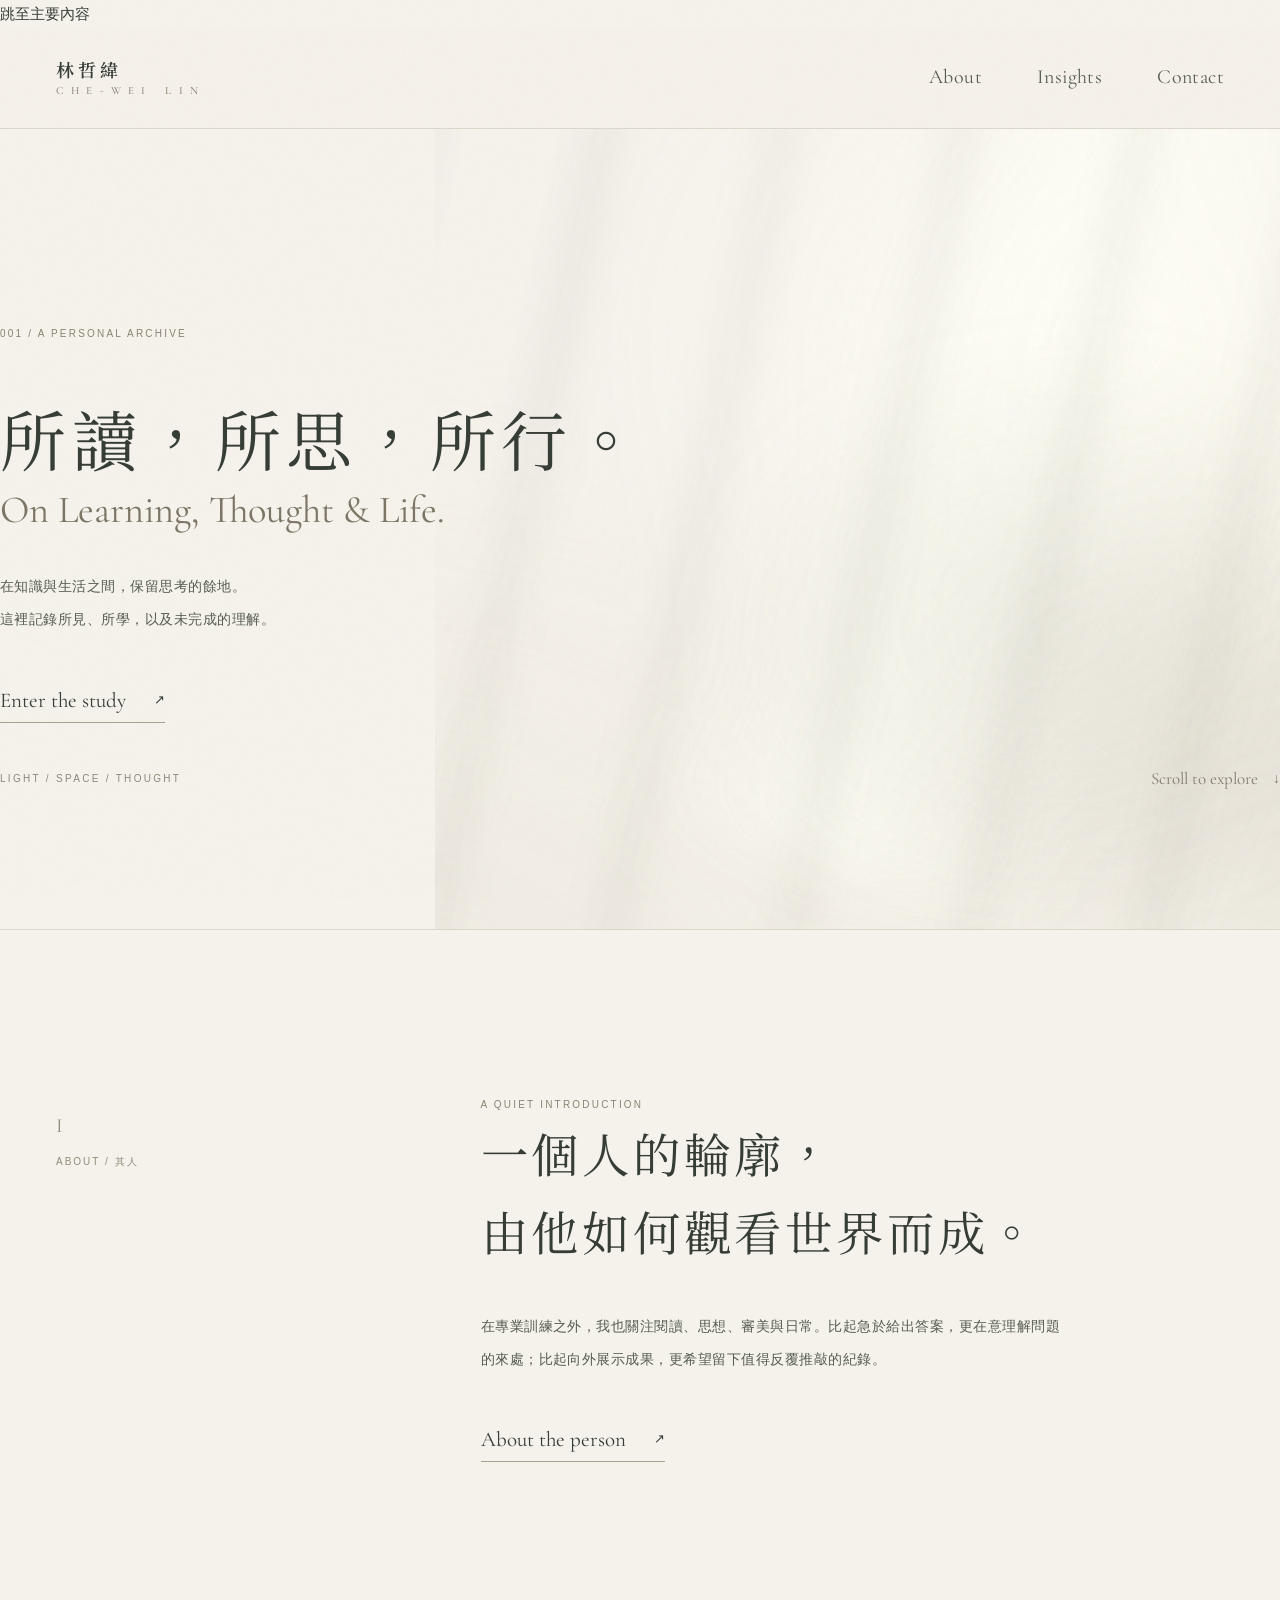
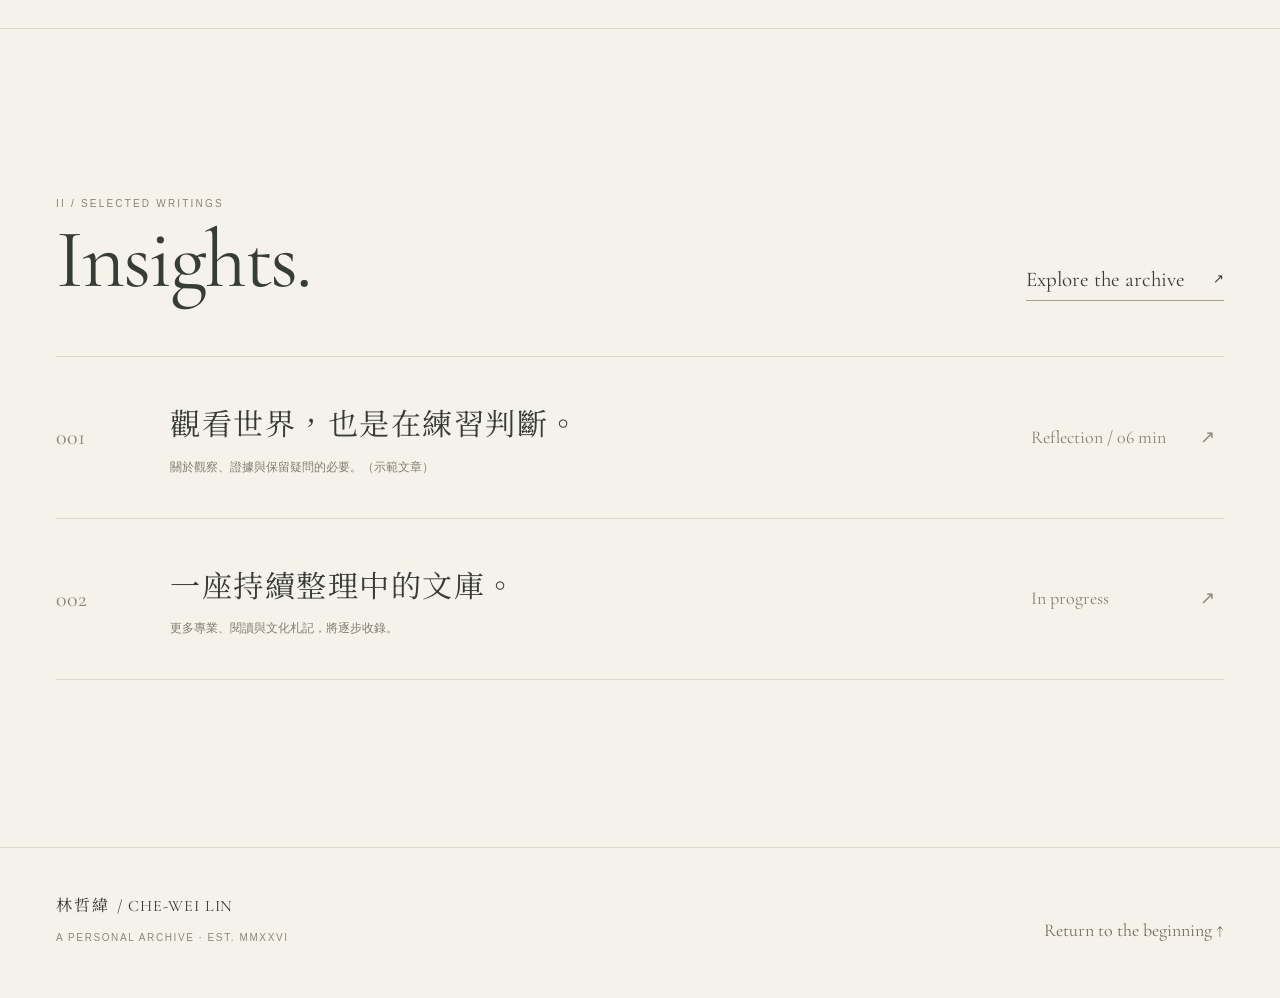
==== index.html @ 93468160 "feat: add index.html page" ====
<!doctype html>
<html lang="zh-Hant">
<head>
  <meta charset="utf-8">
  <meta name="viewport" content="width=device-width, initial-scale=1">
  <meta name="theme-color" content="#f5f2eb">
  <meta name="description" content="林哲緯個人網站——所讀，所思，所行。關於專業、閱讀與持續形成中的思考。">
  <title>Home — 林哲緯 · CHE-WEI LIN</title>
  <link rel="icon" type="image/svg+xml" href="./assets/favicon.svg">
  <link rel="preconnect" href="https://fonts.googleapis.com">
  <link rel="preconnect" href="https://fonts.gstatic.com" crossorigin>
  <link href="https://fonts.googleapis.com/css2?family=Cormorant+Garamond:wght@400;500;600&family=Noto+Serif+TC:wght@400;500;600&display=swap" rel="stylesheet">
  <link rel="stylesheet" href="./assets/style.css">
  <script src="./assets/site.js" defer></script>
</head>
<body>
  <a class="skip-link" href="#main">跳至主要內容</a>
  <header class="site-header">
    <div class="container header-inner">
      <a class="brand" href="./" aria-label="林哲緯，返回首頁">
        <span class="brand-cn">林哲緯</span>
        <span class="brand-en">C H E - W E I　 L I N</span>
      </a>
      <nav class="main-nav" aria-label="主導覽">
        <a href="./about/" >About</a>
        <a href="./insights/" >Insights</a>
        <a href="./contact/" >Contact</a>
      </nav>
    </div>
  </header>
  <main id="main">
<section class="hero-home" aria-labelledby="home-title">
  <div class="light-installation" aria-hidden="true"><span class="light-ribbon"></span><span class="light-depth"></span></div>
  <div class="container hero-inner">
    <div class="hero-content reveal">
      <p class="eyebrow hero-eyebrow">001 / A PERSONAL ARCHIVE</p>
      <h1 id="home-title" class="display-title">所讀，所思，所行。</h1>
      <p class="hero-latin" lang="en">On Learning, Thought &amp; Life.</p>
      <p class="body-copy hero-desc">在知識與生活之間，保留思考的餘地。<br>這裡記錄所見、所學，以及未完成的理解。</p>
      <a class="text-link" href="./about/"><span>Enter the study</span><span class="arrow" aria-hidden="true">↗</span></a>
    </div>
    <div class="hero-floor"><span class="floor-label">LIGHT / SPACE / THOUGHT</span><span class="scroll-hint">Scroll to explore <span aria-hidden="true">↓</span></span></div>
  </div>
</section>
<section class="editorial-section" aria-labelledby="intro-title">
  <div class="container editorial-grid">
    <div class="section-index reveal">I <small>ABOUT / 其人</small></div>
    <div class="intro-block reveal">
      <p class="eyebrow">A QUIET INTRODUCTION</p>
      <h2 id="intro-title" class="section-title">一個人的輪廓，<br>由他如何觀看世界而成。</h2>
      <p class="body-copy">在專業訓練之外，我也關注閱讀、思想、審美與日常。比起急於給出答案，更在意理解問題的來處；比起向外展示成果，更希望留下值得反覆推敲的紀錄。</p>
      <a class="text-link" href="./about/"><span>About the person</span><span class="arrow" aria-hidden="true">↗</span></a>
    </div>
  </div>
</section>
<section class="editorial-section" aria-labelledby="insights-title">
  <div class="container">
    <div class="section-heading-row reveal">
      <div><p class="eyebrow">II / SELECTED WRITINGS</p><h2 id="insights-title">Insights.</h2></div>
      <a class="text-link" href="./insights/"><span>Explore the archive</span><span class="arrow" aria-hidden="true">↗</span></a>
    </div>
    <div class="entry-list">
      <a class="entry-row reveal" href="./insights/notes-on-observation/">
        <span class="entry-no">001</span><div><div class="entry-title">觀看世界，也是在練習判斷。</div><p class="entry-summary">關於觀察、證據與保留疑問的必要。（示範文章）</p></div><span class="entry-meta">Reflection / 06 min</span><span class="entry-icon" aria-hidden="true">↗</span>
      </a>
      <a class="entry-row reveal" href="./insights/">
        <span class="entry-no">002</span><div><div class="entry-title">一座持續整理中的文庫。</div><p class="entry-summary">更多專業、閱讀與文化札記，將逐步收錄。</p></div><span class="entry-meta">In progress</span><span class="entry-icon" aria-hidden="true">↗</span>
      </a>
    </div>
  </div>
</section>
</main>
  <footer class="site-footer">
    <div class="container footer-inner">
      <div><div class="footer-sign">林哲緯 <span style="font-family:var(--latin);font-weight:400;letter-spacing:.06em">/ CHE-WEI LIN</span></div>
      <div class="footer-small">A PERSONAL ARCHIVE · EST. MMXXVI</div></div>
      <a class="footer-top" href="#main">Return to the beginning ↑</a>
    </div>
  </footer>
</body>
</html>
---- assets/style.css ----
:root{
  --paper:#f5f2eb;--paper-deep:#ebe6dc;--light:#fffdf7;--ink:#353d35;
  --ink-soft:#565d51;--muted:#8d887a;--latte:#c6aa8e;--incense:#aa9a81;
  --rule:#dcd5c9;--serif:"Noto Serif TC","Songti TC","PMingLiU",serif;
  --latin:"Cormorant Garamond",Georgia,serif;--sans:"Inter","Noto Sans TC",-apple-system,BlinkMacSystemFont,sans-serif;
}
*,*::before,*::after{box-sizing:border-box}
html{scroll-behavior:smooth}
body{margin:0;background:var(--paper);color:var(--ink);font-family:var(--sans);font-size:15px;line-height:1.85;-webkit-font-smoothing:antialiased}
body::before{content:"";position:fixed;inset:0;pointer-events:none;z-index:40;opacity:.17;background-image:url("data:image/svg+xml,%3Csvg viewBox='0 0 180 180' xmlns='http://www.w3.org/2000/svg'%3E%3Cfilter id='n'%3E%3CfeTurbulence type='fractalNoise' baseFrequency='.65' numOctaves='3' stitchTiles='stitch'/%3E%3C/filter%3E%3Crect width='100%25' height='100%25' filter='url(%23n)' opacity='.09'/%3E%3C/svg%3E")}
::selection{background:#cfc5b1;color:#34382f}
a{color:inherit;text-decoration:none}
button,input{font:inherit}
button{cursor:pointer}
:focus-visible{outline:2px solid #8e876f;outline-offset:5px}
.container{width:min(100% - 112px,1320px);margin-inline:auto}
.container--reading{width:min(100% - 56px,740px);margin-inline:auto}
.site-header{position:relative;z-index:30;background:rgba(245,242,235,.87);border-bottom:1px solid rgba(185,177,160,.42)}
.header-inner{min-height:100px;display:flex;align-items:center;justify-content:space-between;gap:30px}
.brand{display:inline-flex;flex-direction:column;gap:0;line-height:1.4;white-space:nowrap}
.brand-cn{font-family:var(--serif);font-weight:600;font-size:18px;letter-spacing:.23em}
.brand-en{font-family:var(--latin);font-weight:500;font-size:11px;letter-spacing:.19em;color:var(--muted)}
.main-nav{display:flex;align-items:center;gap:clamp(24px,4.3vw,68px)}
.main-nav a{position:relative;font-family:var(--latin);font-size:20px;letter-spacing:.02em;color:var(--ink-soft);transition:color .3s}
.main-nav a::after{content:"";position:absolute;bottom:-5px;left:0;width:100%;height:1px;background:var(--ink);transform:scaleX(0);transform-origin:left;transition:transform .36s ease}
.main-nav a:hover,.main-nav a[aria-current="page"]{color:var(--ink)}
.main-nav a:hover::after,.main-nav a[aria-current="page"]::after{transform:scaleX(1)}
.eyebrow{margin:0;color:#8a8373;font-size:10px;font-weight:500;letter-spacing:.22em;line-height:1.8;text-transform:uppercase}
.serif{font-family:var(--serif);font-weight:400}
.latin{font-family:var(--latin);font-weight:400}
.display-title{font-family:var(--serif);font-weight:400;line-height:1.48;letter-spacing:.085em;font-size:clamp(38px,5.15vw,81px);margin:0}
.page-title{font-family:var(--latin);font-weight:400;line-height:1.04;font-size:clamp(76px,10vw,168px);letter-spacing:-.045em;margin:0}
.lede{font-family:var(--serif);font-size:clamp(17px,1.55vw,23px);line-height:2.15;letter-spacing:.065em;color:var(--ink-soft)}
.body-copy{font-size:14px;line-height:2.35;color:var(--ink-soft);letter-spacing:.035em}
.muted{color:var(--muted)}
.fine-line{width:58px;height:1px;background:#aea690}
.text-link{display:inline-flex;align-items:center;gap:28px;padding-bottom:7px;border-bottom:1px solid #a8a18e;font-family:var(--latin);font-size:21px;line-height:1.3;transition:gap .35s,color .35s}
.text-link:hover{gap:39px;color:#6a6e56}
.text-link .arrow{font-family:var(--sans);font-size:13px}
.light-installation{position:absolute;overflow:hidden;pointer-events:none;isolation:isolate}
.light-installation::before{content:"";position:absolute;inset:-40%;background:radial-gradient(ellipse at 63% 37%,rgba(255,253,244,.96),transparent 37%),radial-gradient(ellipse at 78% 62%,rgba(188,178,157,.31),transparent 37%),radial-gradient(ellipse at 19% 92%,rgba(218,207,191,.29),transparent 40%);filter:blur(23px);animation:light-breathe 16s ease-in-out infinite alternate}
.light-installation::after{content:"";position:absolute;inset:-50% -10%;background:repeating-linear-gradient(112deg,transparent 0 74px,rgba(106,106,91,.075) 75px 110px,transparent 112px 176px);filter:blur(18px);transform:rotate(-10deg);animation:shadow-drift 20s ease-in-out infinite alternate}
.light-ribbon{position:absolute;display:block;width:80%;height:120%;left:25%;top:-20%;transform:rotate(23deg);background:linear-gradient(90deg,transparent 18%,rgba(255,255,246,.82) 42%,rgba(255,251,239,.06) 73%,transparent);filter:blur(32px);animation:ribbon-wander 14s ease-in-out infinite alternate}
.light-depth{position:absolute;inset:20% -10% -5% 20%;border-radius:50%;background:radial-gradient(ellipse,rgba(149,148,132,.14),transparent 62%);filter:blur(29px)}
@keyframes light-breathe{from{transform:translate(-2%,-1%) scale(1)}to{transform:translate(3%,2%) scale(1.09)}}
@keyframes shadow-drift{from{transform:translateX(-4%) rotate(-10deg)}to{transform:translateX(5%) rotate(-8deg)}}
@keyframes ribbon-wander{from{transform:translate(-4%,0) rotate(23deg)}to{transform:translate(5%,3%) rotate(20deg)}}
.hero-home{position:relative;isolation:isolate;min-height:min(860px,calc(100svh - 100px));display:flex;align-items:center;overflow:hidden}
.hero-home .light-installation{inset:0 -9% 0 34%;z-index:-1;opacity:.88}
.hero-inner{width:100%;padding-top:105px;padding-bottom:115px;position:relative}
.hero-content{max-width:850px;position:relative;z-index:3}
.hero-eyebrow{margin-bottom:46px}
.hero-desc{margin:36px 0 51px;max-width:490px}
.hero-latin{font-family:var(--latin);color:#7c7565;font-size:clamp(26px,3vw,44px);line-height:1.25;margin:0}
.hero-floor{position:absolute;bottom:43px;left:0;right:0;display:flex;align-items:center;justify-content:space-between;gap:20px}
.floor-label{font-size:10px;letter-spacing:.23em;color:var(--muted)}
.scroll-hint{display:flex;align-items:center;gap:15px;font-family:var(--latin);font-size:17px;color:#837c70}
.scroll-hint span:last-child{font-family:var(--sans);font-size:14px}
.editorial-section{padding:clamp(110px,13vw,230px) 0;border-top:1px solid var(--rule)}
.editorial-grid{display:grid;grid-template-columns:minmax(160px,.65fr) minmax(0,1.5fr);gap:clamp(35px,8vw,150px)}
.section-index{padding-top:12px;font-family:var(--latin);font-size:20px;color:#938a7a}
.section-index small{display:block;font-family:var(--sans);font-size:10px;letter-spacing:.2em;margin-top:8px}
.section-title{font-family:var(--serif);font-size:clamp(30px,3.7vw,52px);font-weight:400;letter-spacing:.08em;line-height:1.65;margin:0 0 40px}
.intro-block{max-width:700px}
.intro-block .body-copy{max-width:590px}
.intro-block .text-link{margin-top:36px}
.section-heading-row{display:flex;align-items:end;justify-content:space-between;gap:20px;margin-bottom:55px}
.section-heading-row h2{font-family:var(--latin);font-weight:400;font-size:clamp(58px,6.5vw,96px);line-height:1;margin:5px 0 0;letter-spacing:-.025em}
.entry-list{border-top:1px solid var(--rule)}
.entry-row{display:grid;grid-template-columns:90px minmax(0,1fr) 145px 24px;align-items:center;gap:24px;padding:40px 0;border-bottom:1px solid var(--rule);transition:padding .3s ease}
.entry-row:hover{padding-left:11px;padding-right:8px}
.entry-no{font-family:var(--latin);font-size:22px;color:#8a8372}
.entry-title{font-family:var(--serif);font-size:clamp(20px,2.35vw,32px);font-weight:400;line-height:1.7;letter-spacing:.05em}
.entry-summary{color:#827d72;font-size:12px;margin:7px 0 0}
.entry-meta{font-family:var(--latin);font-size:18px;color:#897f70}
.entry-icon{font-size:18px;color:#918876}
.entry-row[hidden]{display:none}
.site-footer{border-top:1px solid var(--rule);padding:42px 0 50px}
.footer-inner{display:flex;align-items:end;justify-content:space-between;gap:24px}
.footer-sign{font-family:var(--serif);font-size:16px;letter-spacing:.14em}
.footer-small{margin-top:8px;color:var(--muted);font-size:10px;letter-spacing:.16em}
.footer-top{font-family:var(--latin);font-size:18px;color:#746d61}
.inner-hero{position:relative;min-height:480px;display:flex;align-items:center;overflow:hidden;border-bottom:1px solid var(--rule)}
.inner-hero .light-installation{inset:0 0 0 40%;opacity:.72;z-index:0}
.inner-hero .container{position:relative;z-index:1;padding-top:110px;padding-bottom:100px}
.inner-hero .eyebrow{margin-bottom:25px}
.inner-hero .page-subtitle{font-family:var(--serif);font-size:19px;color:#6b6c60;letter-spacing:.12em;margin:21px 0 0}
.split-story{display:grid;grid-template-columns:1fr .82fr;gap:clamp(50px,8vw,140px);align-items:center}
.prose-intro{max-width:590px}
.prose-intro h2{font-family:var(--serif);font-weight:400;font-size:clamp(27px,3vw,43px);line-height:1.8;letter-spacing:.07em}
.portrait-panel{position:relative;aspect-ratio:4/5;overflow:hidden;border:1px solid #e4ddd2;background:linear-gradient(115deg,#ddd6ca,#efeae1 34%,#ddd3c3 70%,#e9e1d4)}
.portrait-panel::before{content:"";position:absolute;inset:-25%;background:repeating-linear-gradient(114deg,transparent 0 100px,rgba(95,103,90,.11) 116px 144px,transparent 166px 242px);filter:blur(19px);transform:rotate(5deg)}
.portrait-panel::after{content:"";position:absolute;inset:15%;border:1px solid rgba(247,244,234,.42)}
.portrait-note{position:absolute;bottom:25px;left:24px;color:#655f53;font-family:var(--latin);font-size:20px;z-index:2}
.chapter{padding:clamp(100px,11vw,190px) 0;border-bottom:1px solid var(--rule)}
.chapter-header{display:flex;align-items:center;gap:32px;margin-bottom:60px}
.chapter-marker{font-family:var(--latin);font-size:23px;color:#857d6e}
.chapter-rule{flex:1;height:1px;background:var(--rule)}
.chapter-header .eyebrow{text-align:right}
.timeline{max-width:970px;margin-left:auto}
.timeline-item{display:grid;grid-template-columns:175px 1fr;gap:35px;border-top:1px solid var(--rule);padding:40px 0}
.timeline-item:first-child{border-top:0}
.timeline-kind{font-family:var(--latin);font-size:24px;color:#77715f}
.timeline-copy h3{font-family:var(--serif);font-weight:400;font-size:25px;margin:0 0 9px;letter-spacing:.04em}
.timeline-copy p{color:var(--ink-soft);line-height:2.1;margin:0}
.ink-section{background:#3e473e;color:#f1ede2;padding:clamp(110px,13vw,200px) 0}
.ink-section .eyebrow{color:#c1b69e}
.ink-section h2{max-width:800px;font-family:var(--serif);font-weight:400;font-size:clamp(30px,4.6vw,65px);line-height:1.8;letter-spacing:.09em;margin:35px 0 40px}
.ink-section .text-link{border-color:#bbb7a7}
.works-head{padding:105px 0 70px}
.category-tabs{display:flex;flex-wrap:wrap;gap:12px;margin-top:65px}
.category-tab{border:1px solid #c9c0af;border-radius:30px;background:transparent;color:#706c60;padding:7px 18px;font-family:var(--latin);font-size:18px;transition:background .25s,color .25s}
.category-tab:hover,.category-tab[aria-pressed="true"]{background:var(--ink);color:#f7f3e9;border-color:var(--ink)}
.archive-list{padding-bottom:170px}
.archive-empty{padding:35px 0;color:var(--muted);font-size:13px}
.article-hero{padding:105px 0 80px;border-bottom:1px solid var(--rule)}
.article-hero h1{font-family:var(--serif);font-weight:400;font-size:clamp(37px,5vw,66px);line-height:1.6;letter-spacing:.08em;margin:35px 0 25px}
.article-meta{font-family:var(--latin);font-size:19px;color:#8a8174;display:flex;flex-wrap:wrap;gap:30px}
.article-text{padding:85px 0 145px;font-family:var(--serif);font-size:18px;line-height:2.45;letter-spacing:.045em}
.article-text p{margin:0 0 2.25em}
.article-text h2{font-size:26px;font-weight:500;margin:2.7em 0 1em}
.demo-note{margin:0 0 48px;padding:18px 20px;border-left:2px solid #a79c85;background:#ede8dc;color:#6d675b;font-family:var(--sans);font-size:13px;line-height:1.9}
.contact-layout{min-height:calc(100svh - 220px);display:grid;grid-template-columns:1fr 1fr;align-items:center;gap:10vw;padding:115px 0 150px}
.contact-copy h1{font-family:var(--latin);font-size:clamp(78px,10vw,156px);font-weight:400;line-height:1.05;margin:25px 0 30px}
.contact-detail{border-top:1px solid var(--rule);padding:26px 0}
.contact-detail:last-child{border-bottom:1px solid var(--rule)}
.contact-detail .item-title{font-family:var(--latin);font-size:26px;margin:0 0 6px}
.contact-detail p{font-size:13px;color:var(--muted);margin:0}
.reveal{opacity:0;transform:translateY(22px);transition:opacity .8s ease,transform .8s cubic-bezier(.2,.75,.25,1)}
.reveal.is-visible{opacity:1;transform:none}
@media(max-width:850px){
 .container{width:min(100% - 48px,1320px)}
 .header-inner{min-height:86px}
 .brand-cn{font-size:16px}
 .brand-en{font-size:9px}
 .main-nav{gap:19px}
 .main-nav a{font-size:18px}
 .hero-home{min-height:calc(100svh - 86px)}
 .hero-home .light-installation{inset:2% -27% 12% 10%;opacity:.54}
 .hero-inner{padding-top:120px;padding-bottom:130px}
 .editorial-grid{grid-template-columns:1fr;gap:35px}
 .entry-row{grid-template-columns:45px minmax(0,1fr) 24px;gap:12px}
 .entry-meta{display:none}
 .split-story{grid-template-columns:1fr;gap:65px}
 .portrait-panel{max-width:420px;margin-left:auto;width:75%}
 .contact-layout{grid-template-columns:1fr;gap:70px}
 .inner-hero{min-height:410px}
}
@media(max-width:520px){
 .container{width:calc(100% - 38px)}
 .header-inner{min-height:82px;gap:12px}
 .brand-cn{font-size:15px}
 .brand-en{font-size:8px;letter-spacing:.09em}
 .main-nav{gap:12px}
 .main-nav a{font-size:16px}
 .hero-inner{padding-top:60px;padding-bottom:145px}
 .hero-eyebrow{margin-bottom:28px}
 .display-title{font-size:clamp(37px,9.4vw,55px);line-height:1.7}
 .hero-desc{margin:25px 0 35px}
 .hero-latin{font-size:27px}
 .hero-floor{bottom:28px}
 .floor-label{max-width:180px;font-size:8px}
 .editorial-section{padding:105px 0}
 .section-heading-row{align-items:start;flex-direction:column;gap:20px}
 .entry-row{padding:30px 0}
 .entry-title{font-size:19px}
 .entry-summary{font-size:11px}
 .footer-inner{align-items:start;flex-direction:column}
 .inner-hero .container{padding-top:95px;padding-bottom:95px}
 .inner-hero{min-height:360px}
 .page-title{font-size:83px}
 .timeline-item{grid-template-columns:1fr;gap:8px}
 .timeline-kind{font-size:22px}
 .chapter{padding:95px 0}
 .chapter-header{gap:18px}
 .portrait-panel{width:84%}
 .works-head{padding:80px 0 55px}
 .archive-list{padding-bottom:90px}
 .article-text{font-size:16px}
 .contact-layout{padding:90px 0 100px}
 .contact-copy h1{font-size:80px}
}
@media(prefers-reduced-motion:reduce){
 html{scroll-behavior:auto}
 *,*::before,*::after{animation-duration:.01ms!important;animation-iteration-count:1!important;transition-duration:.01ms!important}
 .reveal{opacity:1;transform:none}
}
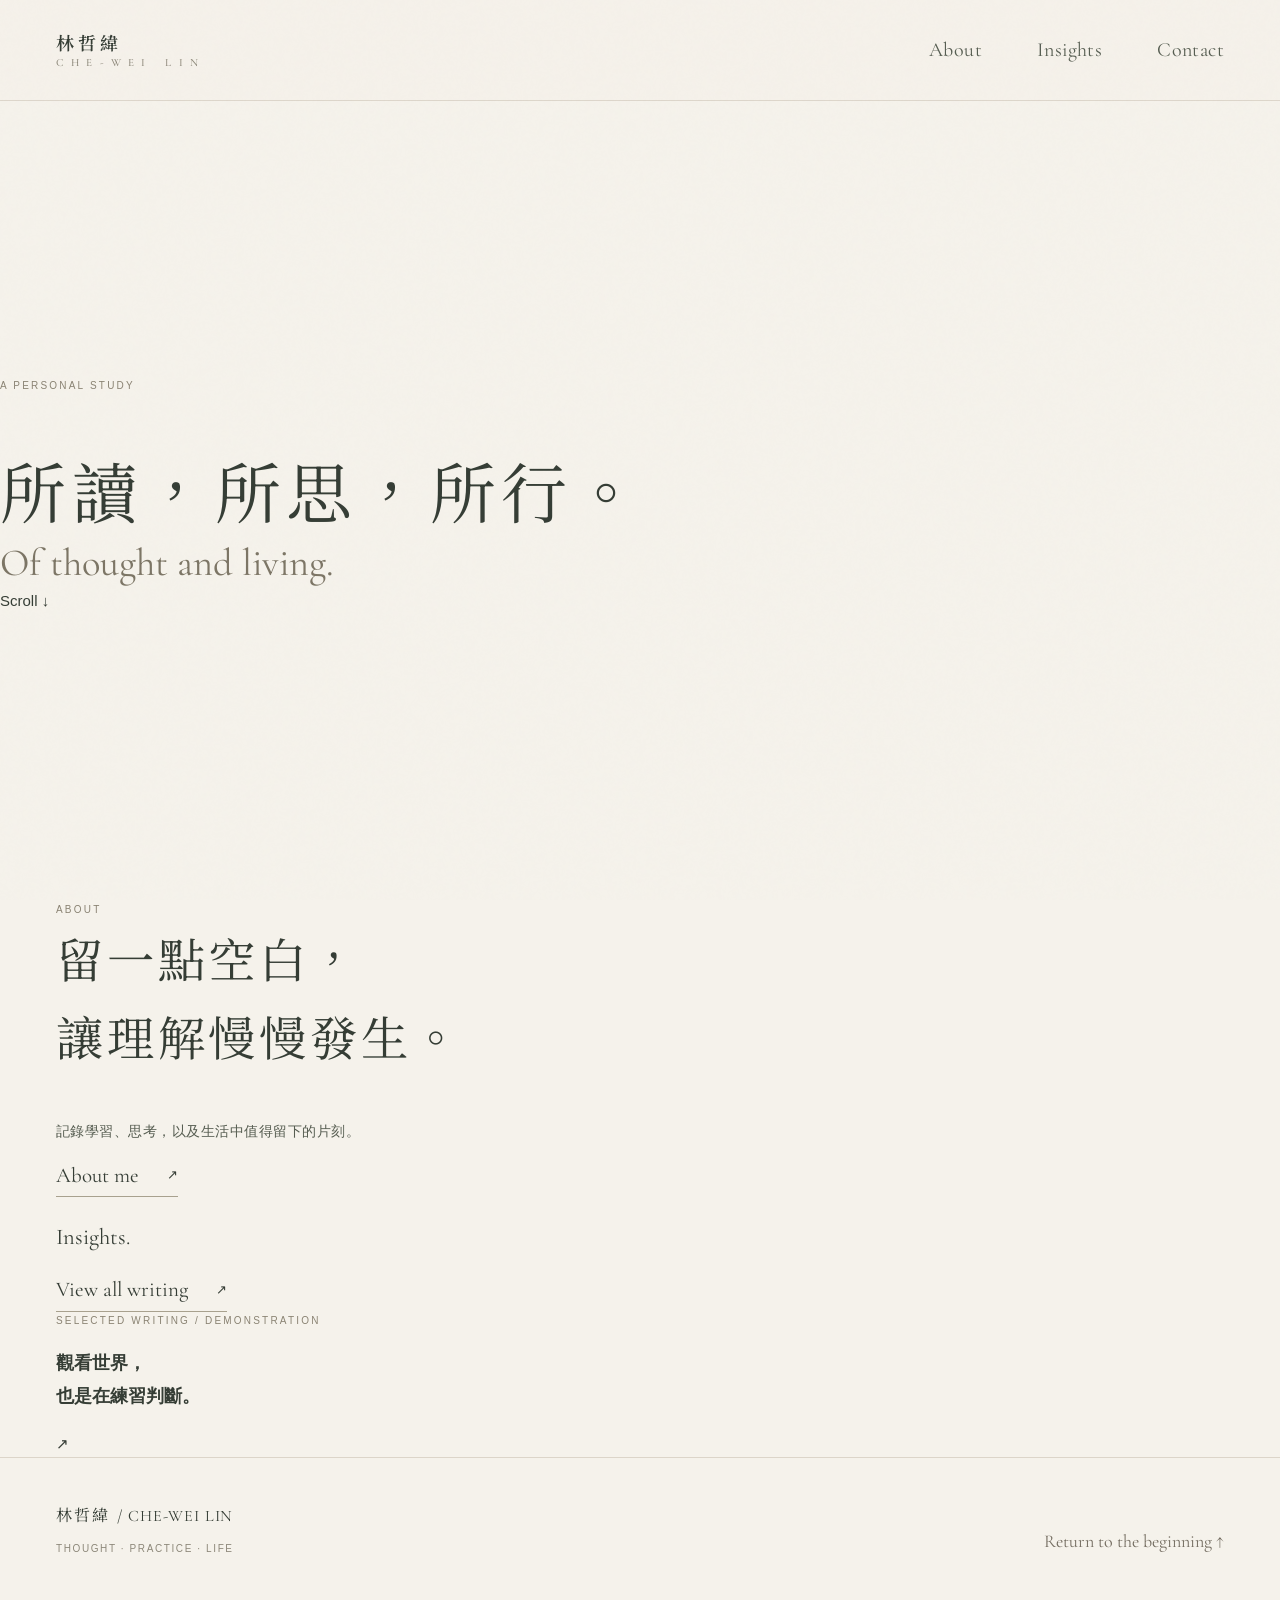
==== commit 5fbf09a9: "design: simplify index.html and give space to light" ====
--- a/index.html
+++ b/index.html
@@ -29,43 +29,41 @@
     </div>
   </header>
   <main id="main">
-<section class="hero-home" aria-labelledby="home-title">
-  <div class="light-installation" aria-hidden="true"><span class="light-ribbon"></span><span class="light-depth"></span></div>
-  <div class="container hero-inner">
+<section class="hero-home hero-v2" aria-labelledby="home-title">
+  <div class="spatial-art" aria-hidden="true"><span class="spatial-dawn"></span><span class="spatial-veil spatial-veil--back"></span><span class="spatial-plane"></span><span class="spatial-veil spatial-veil--front"></span><span class="spatial-gold"></span><span class="spatial-haze"></span></div>
+  <div class="container hero-inner hero-v2-inner">
     <div class="hero-content reveal">
-      <p class="eyebrow hero-eyebrow">001 / A PERSONAL ARCHIVE</p>
+      <p class="eyebrow hero-eyebrow">A PERSONAL STUDY</p>
       <h1 id="home-title" class="display-title">所讀，所思，所行。</h1>
-      <p class="hero-latin" lang="en">On Learning, Thought &amp; Life.</p>
-      <p class="body-copy hero-desc">在知識與生活之間，保留思考的餘地。<br>這裡記錄所見、所學，以及未完成的理解。</p>
-      <a class="text-link" href="./about/"><span>Enter the study</span><span class="arrow" aria-hidden="true">↗</span></a>
+      <p class="hero-latin" lang="en">Of thought and living.</p>
     </div>
-    <div class="hero-floor"><span class="floor-label">LIGHT / SPACE / THOUGHT</span><span class="scroll-hint">Scroll to explore <span aria-hidden="true">↓</span></span></div>
+    <a class="hero-scroll" href="#about-intro" aria-label="向下探索">Scroll <span aria-hidden="true">↓</span></a>
   </div>
 </section>
-<section class="editorial-section" aria-labelledby="intro-title">
-  <div class="container editorial-grid">
-    <div class="section-index reveal">I <small>ABOUT / 其人</small></div>
-    <div class="intro-block reveal">
-      <p class="eyebrow">A QUIET INTRODUCTION</p>
-      <h2 id="intro-title" class="section-title">一個人的輪廓，<br>由他如何觀看世界而成。</h2>
-      <p class="body-copy">在專業訓練之外，我也關注閱讀、思想、審美與日常。比起急於給出答案，更在意理解問題的來處；比起向外展示成果，更希望留下值得反覆推敲的紀錄。</p>
-      <a class="text-link" href="./about/"><span>About the person</span><span class="arrow" aria-hidden="true">↗</span></a>
+<section class="quiet-intro" id="about-intro" aria-labelledby="intro-title">
+  <div class="container quiet-intro-grid">
+    <div class="quiet-relief reveal" aria-hidden="true"><span class="relief-shade"></span><span class="relief-sun"></span></div>
+    <div class="quiet-copy reveal">
+      <p class="eyebrow">ABOUT</p>
+      <h2 id="intro-title" class="section-title">留一點空白，<br>讓理解慢慢發生。</h2>
+      <p class="body-copy">記錄學習、思考，以及生活中值得留下的片刻。</p>
+      <a class="text-link" href="./about/"><span>About me</span><span class="arrow" aria-hidden="true">↗</span></a>
     </div>
   </div>
 </section>
-<section class="editorial-section" aria-labelledby="insights-title">
+<section class="quiet-selection" aria-labelledby="insights-title">
   <div class="container">
-    <div class="section-heading-row reveal">
-      <div><p class="eyebrow">II / SELECTED WRITINGS</p><h2 id="insights-title">Insights.</h2></div>
-      <a class="text-link" href="./insights/"><span>Explore the archive</span><span class="arrow" aria-hidden="true">↗</span></a>
+    <div class="quiet-selection-head reveal">
+      <h2 id="insights-title" class="latin">Insights<span aria-hidden="true">.</span></h2>
+      <a class="text-link" href="./insights/"><span>View all writing</span><span class="arrow" aria-hidden="true">↗</span></a>
     </div>
-    <div class="entry-list">
-      <a class="entry-row reveal" href="./insights/notes-on-observation/">
-        <span class="entry-no">001</span><div><div class="entry-title">觀看世界，也是在練習判斷。</div><p class="entry-summary">關於觀察、證據與保留疑問的必要。（示範文章）</p></div><span class="entry-meta">Reflection / 06 min</span><span class="entry-icon" aria-hidden="true">↗</span>
+    <div class="selection-grid">
+      <a class="selection-feature reveal" href="./insights/notes-on-observation/">
+        <p class="eyebrow">SELECTED WRITING / DEMONSTRATION</p>
+        <h3>觀看世界，<br>也是在練習判斷。</h3>
+        <span class="feature-arrow" aria-hidden="true">↗</span>
       </a>
-      <a class="entry-row reveal" href="./insights/">
-        <span class="entry-no">002</span><div><div class="entry-title">一座持續整理中的文庫。</div><p class="entry-summary">更多專業、閱讀與文化札記，將逐步收錄。</p></div><span class="entry-meta">In progress</span><span class="entry-icon" aria-hidden="true">↗</span>
-      </a>
+      <div class="selection-art reveal" aria-hidden="true"><span class="selection-ellipse"></span><span class="selection-shadow"></span></div>
     </div>
   </div>
 </section>
@@ -73,7 +71,7 @@
   <footer class="site-footer">
     <div class="container footer-inner">
       <div><div class="footer-sign">林哲緯 <span style="font-family:var(--latin);font-weight:400;letter-spacing:.06em">/ CHE-WEI LIN</span></div>
-      <div class="footer-small">A PERSONAL ARCHIVE · EST. MMXXVI</div></div>
+      <div class="footer-small">THOUGHT · PRACTICE · LIFE</div></div>
       <a class="footer-top" href="#main">Return to the beginning ↑</a>
     </div>
   </footer>
--- a/assets/style.css
+++ b/assets/style.css
@@ -127,8 +127,8 @@
 .contact-detail:last-child{border-bottom:1px solid var(--rule)}
 .contact-detail .item-title{font-family:var(--latin);font-size:26px;margin:0 0 6px}
 .contact-detail p{font-size:13px;color:var(--muted);margin:0}
-.reveal{opacity:0;transform:translateY(22px);transition:opacity .8s ease,transform .8s cubic-bezier(.2,.75,.25,1)}
-.reveal.is-visible{opacity:1;transform:none}
+.js-ready .reveal{opacity:0;transform:translateY(22px);transition:opacity .8s ease,transform .8s cubic-bezier(.2,.75,.25,1)}
+.js-ready .reveal.is-visible{opacity:1;transform:none}
 @media(max-width:850px){
  .container{width:min(100% - 48px,1320px)}
  .header-inner{min-height:86px}
@@ -184,5 +184,7 @@
 @media(prefers-reduced-motion:reduce){
  html{scroll-behavior:auto}
  *,*::before,*::after{animation-duration:.01ms!important;animation-iteration-count:1!important;transition-duration:.01ms!important}
- .reveal{opacity:1;transform:none}
+ .js-ready .reveal{opacity:1;transform:none}
 }
+
+.skip-link{position:fixed;left:12px;top:-100px;z-index:100;padding:10px 18px;background:#353d35;color:#fffdf7;font-size:13px;transition:top .2s}.skip-link:focus{top:12px}
